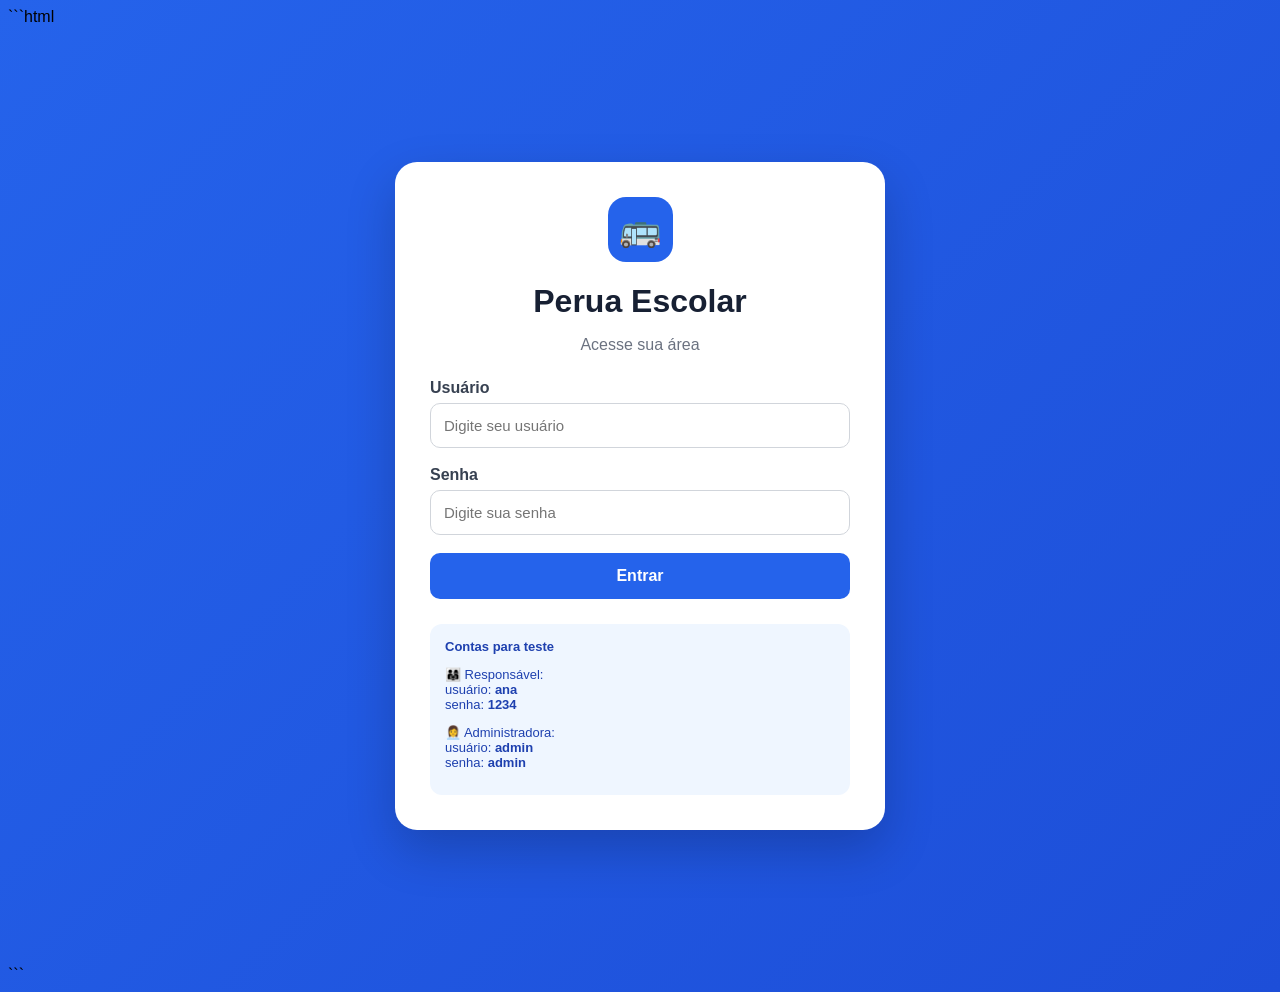
==== index.html @ 9cb18a64 "Add files via upload" ====
```html
<!DOCTYPE html>
<html lang="pt-BR">

<head>
    <meta charset="UTF-8">
    <meta name="viewport" content="width=device-width, initial-scale=1.0">

    <title>Perua Escolar</title>

    <link rel="stylesheet" href="style.css">
</head>

<body>

    <div class="login-container">

        <div class="login-box">

            <div class="logo">
                🚌
            </div>

            <h1>Perua Escolar</h1>

            <p class="subtitulo">
                Acesse sua área
            </p>

            <form id="loginForm">

                <label for="usuario">
                    Usuário
                </label>

                <input
                    type="text"
                    id="usuario"
                    placeholder="Digite seu usuário"
                    required
                >

                <label for="senha">
                    Senha
                </label>

                <input
                    type="password"
                    id="senha"
                    placeholder="Digite sua senha"
                    required
                >

                <button type="submit">
                    Entrar
                </button>

            </form>

            <p id="mensagem"></p>

            <div class="teste">

                <strong>Contas para teste</strong>

                <p>
                    👨‍👩‍👧 Responsável:
                    <br>
                    usuário: <b>ana</b>
                    <br>
                    senha: <b>1234</b>
                </p>

                <p>
                    👩‍💼 Administradora:
                    <br>
                    usuário: <b>admin</b>
                    <br>
                    senha: <b>admin</b>
                </p>

            </div>

        </div>

    </div>

    <script src="supabase.js"></script>
<script src="app.js"></script>

</body>

</html>
```
---- style.css ----
```css
* {
    box-sizing: border-box;
    margin: 0;
    padding: 0;
}

body {
    font-family: Arial, sans-serif;
    background: linear-gradient(135deg, #2563eb, #1d4ed8);
    min-height: 100vh;
}

.login-container {
    min-height: 100vh;
    display: flex;
    align-items: center;
    justify-content: center;
    padding: 20px;
}

.login-box {
    background: white;
    width: 100%;
    max-width: 420px;
    padding: 35px;
    border-radius: 22px;
    box-shadow: 0 20px 50px rgba(0, 0, 0, 0.2);
}

.logo {
    width: 65px;
    height: 65px;
    background: #2563eb;
    color: white;
    border-radius: 18px;

    display: flex;
    align-items: center;
    justify-content: center;

    font-size: 34px;

    margin: 0 auto 15px;
}

h1 {
    text-align: center;
    color: #172033;
    margin-bottom: 8px;
}

.subtitulo {
    text-align: center;
    color: #6b7280;
    margin-bottom: 25px;
}

label {
    display: block;
    font-weight: bold;
    margin-bottom: 6px;
    color: #374151;
}

input {
    width: 100%;
    padding: 13px;

    border: 1px solid #d1d5db;
    border-radius: 10px;

    margin-bottom: 18px;

    font-size: 15px;
}

input:focus {
    outline: none;
    border-color: #2563eb;
}

button {
    width: 100%;
    padding: 14px;

    border: none;
    border-radius: 10px;

    background: #2563eb;
    color: white;

    font-size: 16px;
    font-weight: bold;

    cursor: pointer;
}

button:hover {
    background: #1d4ed8;
}

#mensagem {
    text-align: center;
    margin-top: 15px;
    font-weight: bold;
    color: #dc2626;
}

.teste {
    margin-top: 25px;
    padding: 15px;

    background: #eff6ff;
    border-radius: 12px;

    color: #1e40af;

    font-size: 13px;
}

.teste strong {
    display: block;
    margin-bottom: 10px;
}

.teste p {
    margin-bottom: 10px;
}

@media (max-width: 500px) {

    .login-box {
        padding: 25px;
    }

    h1 {
        font-size: 24px;
    }

}
```

```css
/* =========================
   ÁREA DO RESPONSÁVEL
========================= */

header {
    background: white;
    padding: 15px 25px;

    display: flex;
    justify-content: space-between;
    align-items: center;

    box-shadow: 0 2px 10px rgba(0,0,0,0.08);
}

header h1 {
    color: #2563eb;
    margin: 0;
}

header button {
    width: auto;
    padding: 9px 18px;
    background: #fee2e2;
    color: #991b1b;
}

.painel {
    max-width: 1000px;
    margin: auto;
    padding: 25px 18px;
}

.boas-vindas {
    background: linear-gradient(135deg, #2563eb, #1d4ed8);
    color: white;

    padding: 30px;

    border-radius: 20px;

    margin-bottom: 20px;
}

.boas-vindas h2 {
    margin-bottom: 8px;
}

.cards {
    display: grid;

    grid-template-columns:
        repeat(3, 1fr);

    gap: 15px;
}

.card {
    background: white;

    padding: 20px;

    border-radius: 17px;

    box-shadow:
        0 5px 20px rgba(0,0,0,0.06);
}

.card h3 {
    margin-bottom: 12px;
}

.valor {
    font-size: 24px;
    font-weight: bold;

    color: #2563eb;

    margin-bottom: 8px;
}

.pago {
    display: inline-block;

    margin-top: 10px;

    padding: 6px 10px;

    background: #dcfce7;

    color: #166534;

    border-radius: 20px;

    font-size: 13px;

    font-weight: bold;
}

.localizacao {
    background: white;

    margin-top: 20px;

    padding: 20px;

    border-radius: 17px;

    box-shadow:
        0 5px 20px rgba(0,0,0,0.06);
}

.mapa {
    height: 300px;

    margin-top: 15px;

    border-radius: 15px;

    overflow: hidden;

    position: relative;

    background:
        linear-gradient(
            135deg,
            #dbeafe,
            #e0f2fe
        );
}

.estrada {
    position: absolute;

    width: 120%;

    height: 70px;

    background: white;

    border:
        5px solid #cbd5e1;

    transform: rotate(-18deg);

    top: 105px;

    left: -10%;
}

.pin {
    position: absolute;

    font-size: 45px;

    left: 55%;

    top: 40%;
}

.localizacao-texto {
    position: absolute;

    top: 15px;
    left: 15px;

    background: white;

    padding: 9px 12px;

    border-radius: 10px;

    font-weight: bold;

    color: #2563eb;
}

.atualizacao {
    color: #6b7280;

    font-size: 13px;

    margin-top: 10px;
}

.contato {
    background: white;

    margin-top: 20px;

    padding: 20px;

    border-radius: 17px;

    box-shadow:
        0 5px 20px rgba(0,0,0,0.06);
}

.contato a {
    display: inline-block;

    margin-top: 12px;

    background: #2563eb;

    color: white;

    padding: 12px 18px;

    border-radius: 10px;

    text-decoration: none;

    font-weight: bold;
}


@media (max-width: 700px) {

    .cards {
        grid-template-columns: 1fr;
    }

    header h1 {
        font-size: 19px;
    }

}
```

/* =========================
   PAINEL ADMINISTRATIVO
========================= */

.container {
    max-width: 1100px;
    margin: auto;
    padding: 30px 20px;
}

.container > h1 {
    color: white;
    margin-bottom: 8px;
}

.container > p {
    color: rgba(255, 255, 255, 0.85);
    text-align: center;
    margin-bottom: 25px;
}


/* SEÇÕES */

.section {
    background: white;

    margin-top: 20px;

    padding: 25px;

    border-radius: 18px;

    box-shadow:
        0 8px 25px rgba(0, 0, 0, 0.10);
}

.section h2 {
    color: #172033;
    margin-bottom: 15px;
}

.section p {
    margin-bottom: 12px;
}


/* BOTÕES DO ADMIN */

.section .btn {
    width: auto;

    padding: 12px 18px;

    margin-top: 8px;
    margin-right: 8px;

    border-radius: 10px;

    background: #2563eb;

    color: white;

    font-size: 15px;

    font-weight: bold;

    border: none;

    cursor: pointer;

    box-shadow:
        0 4px 0 #1d4ed8,
        0 6px 12px rgba(37, 99, 235, 0.25);

    transition:
        transform 0.15s ease,
        box-shadow 0.15s ease,
        background 0.15s ease;
}


/* EFEITO AO PASSAR O MOUSE */

.section .btn:hover {
    background: #1d4ed8;

    transform: translateY(-2px);

    box-shadow:
        0 6px 0 #1e40af,
        0 9px 16px rgba(37, 99, 235, 0.30);
}


/* EFEITO AO CLICAR */

.section .btn:active {
    transform: translateY(2px);

    box-shadow:
        0 2px 0 #1e40af,
        0 3px 7px rgba(37, 99, 235, 0.20);
}


/* INPUTS DO ADMIN */

.section input {
    margin-bottom: 12px;
}


/* CARDS DO RESUMO */

.container .cards {
    margin-top: 20px;
}

.container .cards .card {
    min-height: 120px;
}

.container .cards .card strong {
    display: block;

    font-size: 25px;

    color: #2563eb;

    margin-top: 8px;
}


/* RESPONSIVO */

@media (max-width: 700px) {

    .container {
        padding: 20px 15px;
    }

    .section {
        padding: 20px;
    }

    .section .btn {
        width: 100%;

        margin-right: 0;

        margin-bottom: 8px;
    }

}
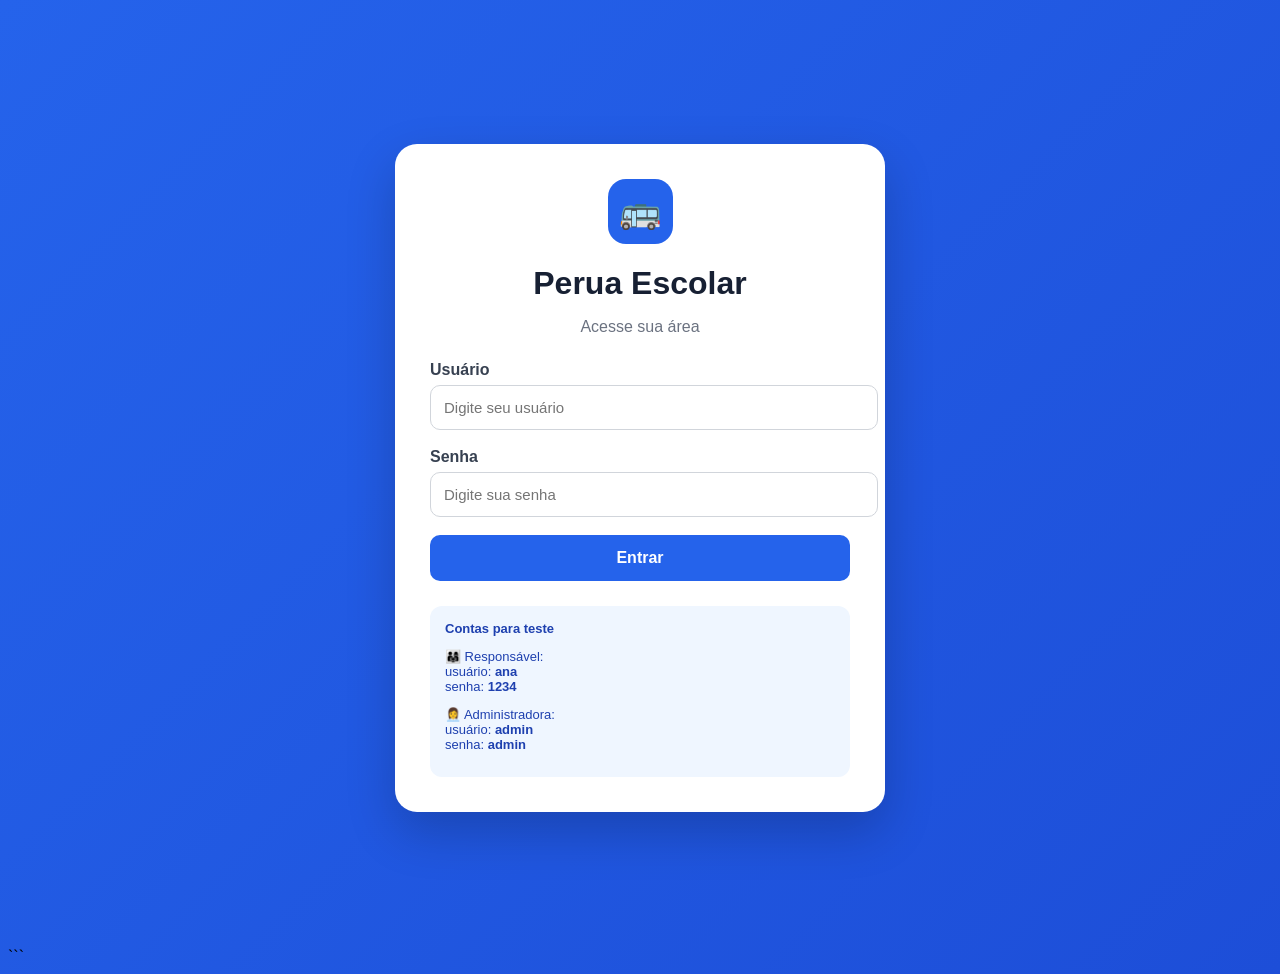
==== commit e0c19e28: "Fix HTML formatting and structure" ====
--- a/index.html
+++ b/index.html
@@ -1,4 +1,3 @@
-```html
 <!DOCTYPE html>
 <html lang="pt-BR">
 
--- a/style.css
+++ b/style.css
@@ -528,3 +528,58 @@
 
 }
 
+.cabecalho-admin {
+    position: relative;
+    display: flex;
+    justify-content: center;
+    align-items: center;
+    width: 100%;
+}
+
+.cabecalho-admin h1 {
+    margin: 0;
+    text-align: center;
+    color: #ffffff !important;
+    opacity: 1 !important;
+    visibility: visible !important;
+}
+
+.botao-sair {
+    position: absolute;
+    right: 0;
+    top: 50%;
+    transform: translateY(-50%);
+
+    display: inline-block !important;
+    width: auto !important;
+    min-width: 90px !important;
+    height: 42px !important;
+    padding: 0 16px !important;
+
+    background: #e2e8f0 !important;
+    color: #1e293b !important;
+
+    border: 1px solid #cbd5e1 !important;
+    border-radius: 10px !important;
+
+    font-size: 15px !important;
+    font-weight: 700 !important;
+    line-height: 42px !important;
+    text-align: center !important;
+
+    cursor: pointer;
+
+    box-shadow:
+        4px 4px 8px rgba(0, 0, 0, 0.18),
+        -3px -3px 7px rgba(255, 255, 255, 0.9) !important;
+
+    transition: 0.15s;
+}
+
+.botao-sair:active {
+    transform: translateY(calc(-50% + 1px));
+
+    box-shadow:
+        inset 3px 3px 6px rgba(0, 0, 0, 0.18),
+        inset -2px -2px 5px rgba(255, 255, 255, 0.8) !important;
+}
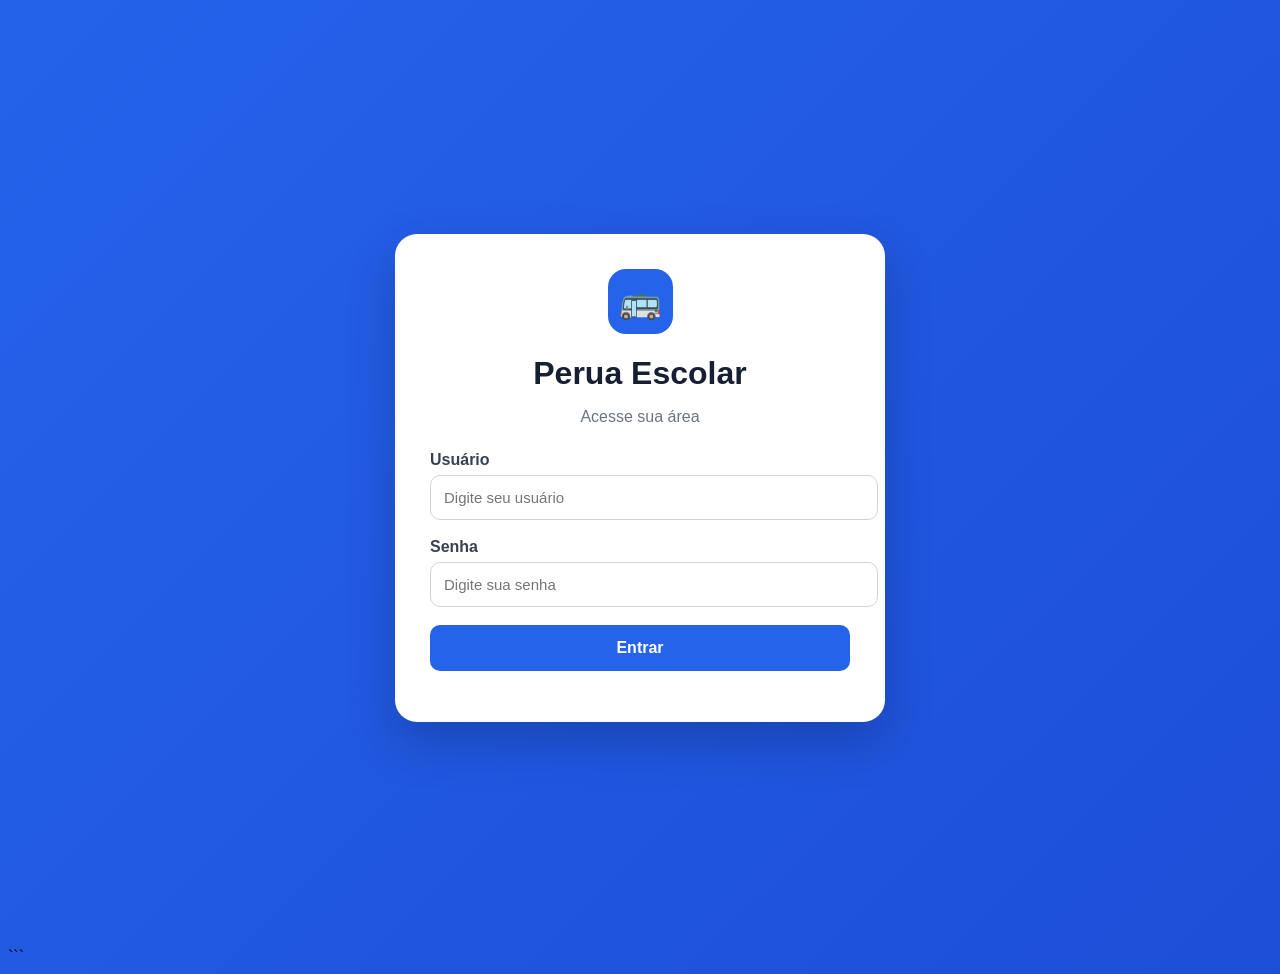
==== commit 69c752d7: "Refactor index.html structure and content" ====
--- a/index.html
+++ b/index.html
@@ -58,27 +58,7 @@
 
             <p id="mensagem"></p>
 
-            <div class="teste">
-
-                <strong>Contas para teste</strong>
-
-                <p>
-                    👨‍👩‍👧 Responsável:
-                    <br>
-                    usuário: <b>ana</b>
-                    <br>
-                    senha: <b>1234</b>
-                </p>
-
-                <p>
-                    👩‍💼 Administradora:
-                    <br>
-                    usuário: <b>admin</b>
-                    <br>
-                    senha: <b>admin</b>
-                </p>
-
-            </div>
+           
 
         </div>
 
